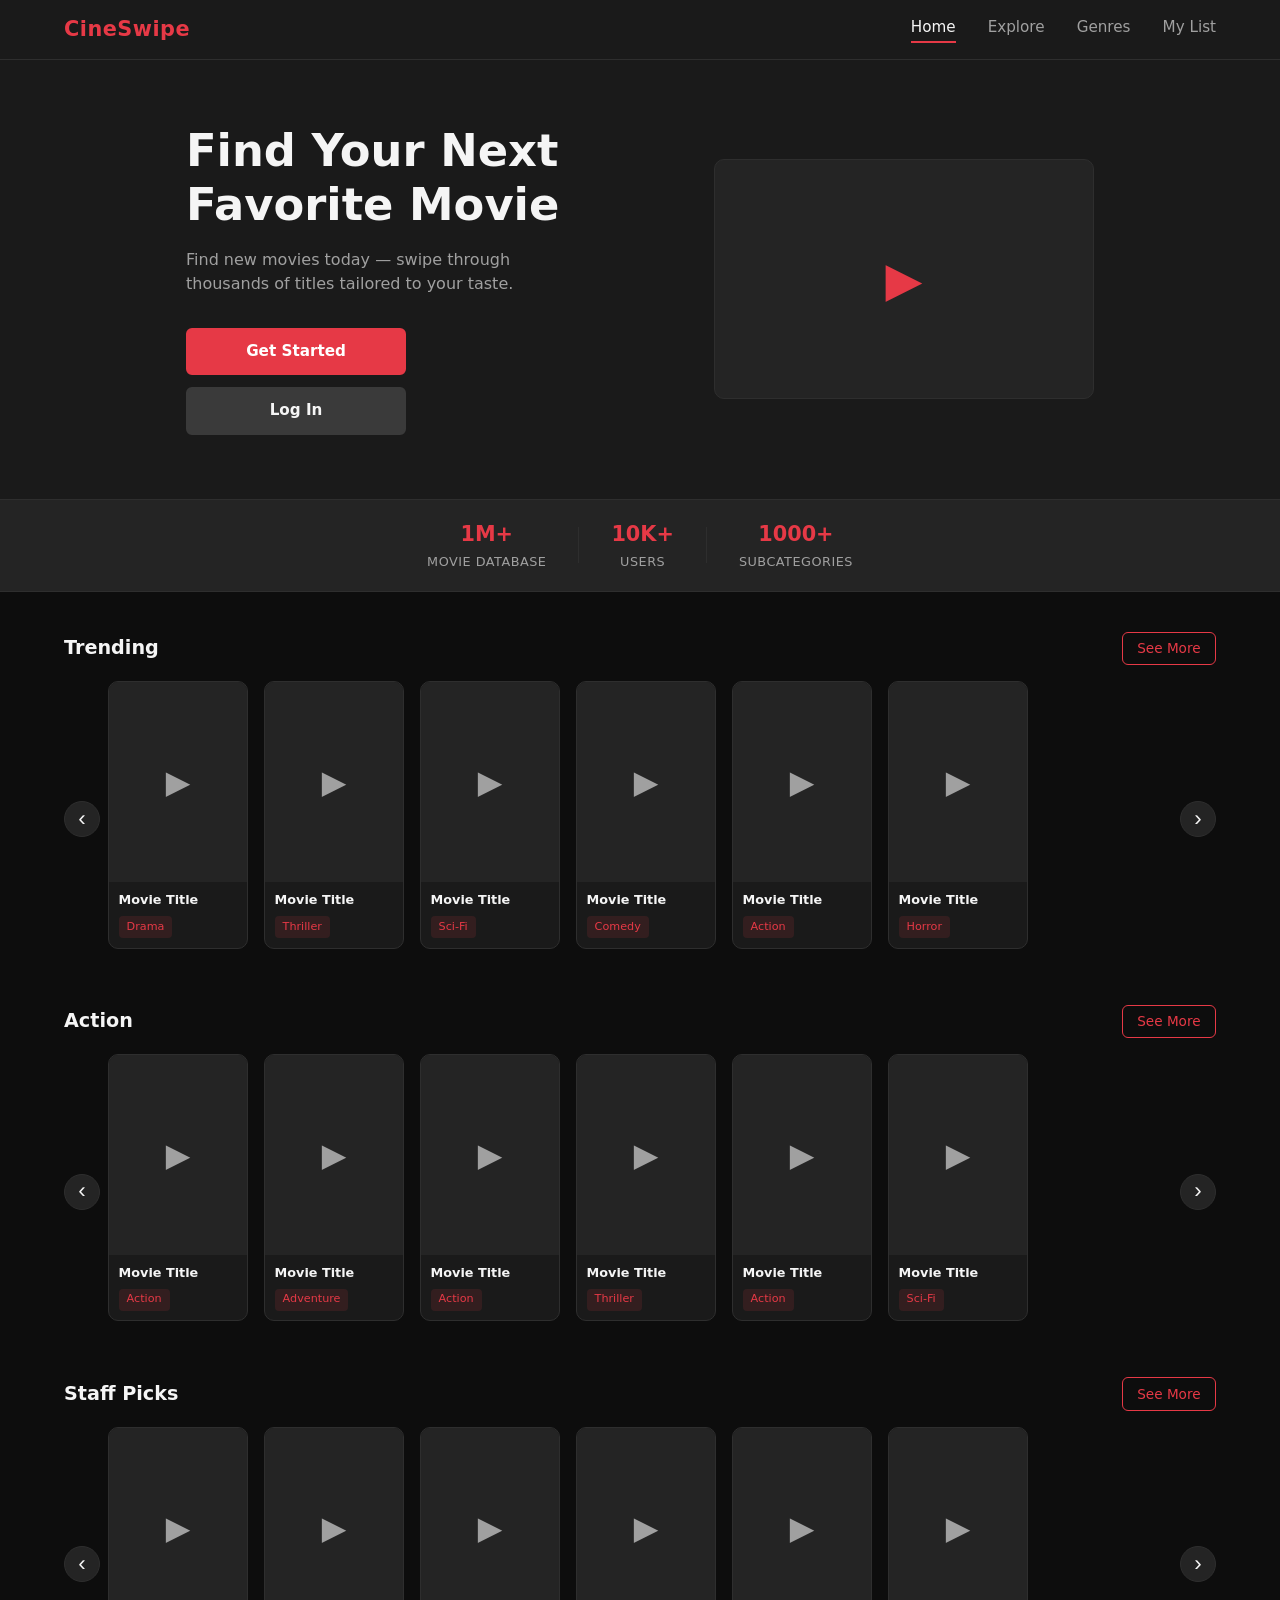
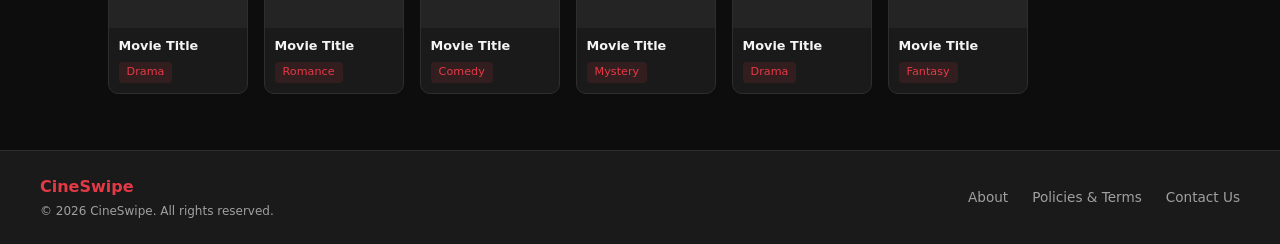
==== index.html @ ed8819b1 "Rename landing.html to index.html for Vercel deployment and update all internal links" ====
<!DOCTYPE html>
<html lang="en">
<head>
  <meta charset="UTF-8" />
  <meta name="viewport" content="width=device-width, initial-scale=1.0" />
  <title>CineSwipe — Find Your Next Favorite Movie</title>
  <link rel="stylesheet" href="css/landing.css" />
</head>
<body>

  <!-- HEADER -->
  <header class="header">
    <div class="header__inner">
      <a href="index.html" class="header__logo">CineSwipe</a>
      <button class="header__hamburger" id="hamburgerBtn" aria-label="Toggle navigation">
        <span></span><span></span><span></span>
      </button>
      <nav class="header__nav" id="mainNav">
        <a href="index.html" class="nav-link active">Home</a>
        <a href="explore.html" class="nav-link">Explore</a>
        <a href="genre.html" class="nav-link">Genres</a>
        <a href="mylist.html" class="nav-link">My List</a>
      </nav>
    </div>
  </header>

  <!-- HERO -->
  <section class="hero">
    <div class="hero__content">
      <h1 class="hero__title">Find Your Next<br />Favorite Movie</h1>
      <p class="hero__desc">Find new movies today — swipe through thousands of titles tailored to your taste.</p>
      <div class="hero__actions">
        <a href="home.html" class="btn btn--primary">Get Started</a>
        <a href="#" class="btn btn--secondary">Log In</a>
      </div>
    </div>
    <div class="hero__image-wrap">
      <img src="img/hero-placeholder.jpg" alt="Movie poster placeholder" class="hero__image" onerror="this.style.display='none'" />
      <div class="hero__image-fallback" aria-hidden="true">
        <span>&#9654;</span>
      </div>
    </div>
  </section>

  <!-- STATS BAR -->
  <div class="stats-bar">
    <div class="stat">
      <span class="stat__number">1M+</span>
      <span class="stat__label">Movie Database</span>
    </div>
    <div class="stat__divider"></div>
    <div class="stat">
      <span class="stat__number">10K+</span>
      <span class="stat__label">Users</span>
    </div>
    <div class="stat__divider"></div>
    <div class="stat">
      <span class="stat__number">1000+</span>
      <span class="stat__label">Subcategories</span>
    </div>
  </div>

  <!-- MAIN CONTENT -->
  <main class="main">

    <!-- TRENDING CAROUSEL -->
    <section class="carousel-section">
      <div class="carousel-section__header">
        <h2 class="carousel-section__title">Trending</h2>
        <a href="#" class="btn btn--see-more">See More</a>
      </div>
      <div class="carousel" id="carouselTrending">
        <button class="carousel__arrow carousel__arrow--left" aria-label="Scroll left">&#8249;</button>
        <div class="carousel__track" id="trackTrending">
          <div class="movie-card">
            <div class="movie-card__poster">
              <img src="img/card-placeholder.jpg" alt="Movie placeholder" onerror="this.style.display='none'" />
            </div>
            <p class="movie-card__title">Movie Title</p>
            <span class="movie-card__tag">Drama</span>
          </div>
          <div class="movie-card">
            <div class="movie-card__poster">
              <img src="img/card-placeholder.jpg" alt="Movie placeholder" onerror="this.style.display='none'" />
            </div>
            <p class="movie-card__title">Movie Title</p>
            <span class="movie-card__tag">Thriller</span>
          </div>
          <div class="movie-card">
            <div class="movie-card__poster">
              <img src="img/card-placeholder.jpg" alt="Movie placeholder" onerror="this.style.display='none'" />
            </div>
            <p class="movie-card__title">Movie Title</p>
            <span class="movie-card__tag">Sci-Fi</span>
          </div>
          <div class="movie-card">
            <div class="movie-card__poster">
              <img src="img/card-placeholder.jpg" alt="Movie placeholder" onerror="this.style.display='none'" />
            </div>
            <p class="movie-card__title">Movie Title</p>
            <span class="movie-card__tag">Comedy</span>
          </div>
          <div class="movie-card">
            <div class="movie-card__poster">
              <img src="img/card-placeholder.jpg" alt="Movie placeholder" onerror="this.style.display='none'" />
            </div>
            <p class="movie-card__title">Movie Title</p>
            <span class="movie-card__tag">Action</span>
          </div>
          <div class="movie-card">
            <div class="movie-card__poster">
              <img src="img/card-placeholder.jpg" alt="Movie placeholder" onerror="this.style.display='none'" />
            </div>
            <p class="movie-card__title">Movie Title</p>
            <span class="movie-card__tag">Horror</span>
          </div>
        </div>
        <button class="carousel__arrow carousel__arrow--right" aria-label="Scroll right">&#8250;</button>
      </div>
    </section>

    <!-- ACTION CAROUSEL -->
    <section class="carousel-section">
      <div class="carousel-section__header">
        <h2 class="carousel-section__title">Action</h2>
        <a href="#" class="btn btn--see-more">See More</a>
      </div>
      <div class="carousel" id="carouselAction">
        <button class="carousel__arrow carousel__arrow--left" aria-label="Scroll left">&#8249;</button>
        <div class="carousel__track" id="trackAction">
          <div class="movie-card">
            <div class="movie-card__poster">
              <img src="img/card-placeholder.jpg" alt="Movie placeholder" onerror="this.style.display='none'" />
            </div>
            <p class="movie-card__title">Movie Title</p>
            <span class="movie-card__tag">Action</span>
          </div>
          <div class="movie-card">
            <div class="movie-card__poster">
              <img src="img/card-placeholder.jpg" alt="Movie placeholder" onerror="this.style.display='none'" />
            </div>
            <p class="movie-card__title">Movie Title</p>
            <span class="movie-card__tag">Adventure</span>
          </div>
          <div class="movie-card">
            <div class="movie-card__poster">
              <img src="img/card-placeholder.jpg" alt="Movie placeholder" onerror="this.style.display='none'" />
            </div>
            <p class="movie-card__title">Movie Title</p>
            <span class="movie-card__tag">Action</span>
          </div>
          <div class="movie-card">
            <div class="movie-card__poster">
              <img src="img/card-placeholder.jpg" alt="Movie placeholder" onerror="this.style.display='none'" />
            </div>
            <p class="movie-card__title">Movie Title</p>
            <span class="movie-card__tag">Thriller</span>
          </div>
          <div class="movie-card">
            <div class="movie-card__poster">
              <img src="img/card-placeholder.jpg" alt="Movie placeholder" onerror="this.style.display='none'" />
            </div>
            <p class="movie-card__title">Movie Title</p>
            <span class="movie-card__tag">Action</span>
          </div>
          <div class="movie-card">
            <div class="movie-card__poster">
              <img src="img/card-placeholder.jpg" alt="Movie placeholder" onerror="this.style.display='none'" />
            </div>
            <p class="movie-card__title">Movie Title</p>
            <span class="movie-card__tag">Sci-Fi</span>
          </div>
        </div>
        <button class="carousel__arrow carousel__arrow--right" aria-label="Scroll right">&#8250;</button>
      </div>
    </section>

    <!-- STAFF PICKS CAROUSEL -->
    <section class="carousel-section">
      <div class="carousel-section__header">
        <h2 class="carousel-section__title">Staff Picks</h2>
        <a href="#" class="btn btn--see-more">See More</a>
      </div>
      <div class="carousel" id="carouselStaff">
        <button class="carousel__arrow carousel__arrow--left" aria-label="Scroll left">&#8249;</button>
        <div class="carousel__track" id="trackStaff">
          <div class="movie-card">
            <div class="movie-card__poster">
              <img src="img/card-placeholder.jpg" alt="Movie placeholder" onerror="this.style.display='none'" />
            </div>
            <p class="movie-card__title">Movie Title</p>
            <span class="movie-card__tag">Drama</span>
          </div>
          <div class="movie-card">
            <div class="movie-card__poster">
              <img src="img/card-placeholder.jpg" alt="Movie placeholder" onerror="this.style.display='none'" />
            </div>
            <p class="movie-card__title">Movie Title</p>
            <span class="movie-card__tag">Romance</span>
          </div>
          <div class="movie-card">
            <div class="movie-card__poster">
              <img src="img/card-placeholder.jpg" alt="Movie placeholder" onerror="this.style.display='none'" />
            </div>
            <p class="movie-card__title">Movie Title</p>
            <span class="movie-card__tag">Comedy</span>
          </div>
          <div class="movie-card">
            <div class="movie-card__poster">
              <img src="img/card-placeholder.jpg" alt="Movie placeholder" onerror="this.style.display='none'" />
            </div>
            <p class="movie-card__title">Movie Title</p>
            <span class="movie-card__tag">Mystery</span>
          </div>
          <div class="movie-card">
            <div class="movie-card__poster">
              <img src="img/card-placeholder.jpg" alt="Movie placeholder" onerror="this.style.display='none'" />
            </div>
            <p class="movie-card__title">Movie Title</p>
            <span class="movie-card__tag">Drama</span>
          </div>
          <div class="movie-card">
            <div class="movie-card__poster">
              <img src="img/card-placeholder.jpg" alt="Movie placeholder" onerror="this.style.display='none'" />
            </div>
            <p class="movie-card__title">Movie Title</p>
            <span class="movie-card__tag">Fantasy</span>
          </div>
        </div>
        <button class="carousel__arrow carousel__arrow--right" aria-label="Scroll right">&#8250;</button>
      </div>
    </section>

  </main>

  <!-- FOOTER -->
  <footer class="footer">
    <div class="footer__inner">
      <div class="footer__brand">
        <span class="footer__logo">CineSwipe</span>
        <span class="footer__copy">&copy; 2026 CineSwipe. All rights reserved.</span>
      </div>
      <nav class="footer__links">
        <a href="#" class="footer__link">About</a>
        <a href="#" class="footer__link">Policies &amp; Terms</a>
        <a href="#" class="footer__link">Contact Us</a>
      </nav>
    </div>
  </footer>

  <script src="js/landing.js"></script>
</body>
</html>
---- css/landing.css ----
/* =====================
   CSS VARIABLES
   ===================== */
:root {
  --color-bg:         #0D0D0D;
  --color-surface:    #1A1A1A;
  --color-surface-2:  #242424;
  --color-accent:     #E63946;
  --color-accent-hover: #C1121F;
  --color-text:       #F5F5F5;
  --color-text-muted: #A0A0A0;
  --color-btn-login:  #3A3A3A;
  --color-border:     #2E2E2E;

  --font-main: 'Segoe UI', system-ui, -apple-system, sans-serif;
  --radius-card: 10px;
  --radius-btn: 6px;
  --header-height: 60px;
}

/* =====================
   RESET & BASE
   ===================== */
*, *::before, *::after {
  box-sizing: border-box;
  margin: 0;
  padding: 0;
}

html {
  scroll-behavior: smooth;
}

body {
  background-color: var(--color-bg);
  color: var(--color-text);
  font-family: var(--font-main);
  font-size: 16px;
  line-height: 1.5;
  min-height: 100vh;
}

a {
  color: inherit;
  text-decoration: none;
}

img {
  display: block;
  max-width: 100%;
}

/* =====================
   HEADER
   ===================== */
.header {
  position: fixed;
  top: 0;
  left: 0;
  right: 0;
  height: var(--header-height);
  background-color: var(--color-surface);
  border-bottom: 1px solid var(--color-border);
  z-index: 100;
}

.header__inner {
  max-width: 1200px;
  margin: 0 auto;
  height: 100%;
  padding: 0 1.5rem;
  display: flex;
  align-items: center;
  justify-content: space-between;
}

.header__logo {
  font-size: 1.3rem;
  font-weight: 700;
  color: var(--color-accent);
  letter-spacing: 0.5px;
}

.header__nav {
  display: flex;
  gap: 2rem;
}

.nav-link {
  font-size: 0.95rem;
  color: var(--color-text-muted);
  transition: color 0.2s;
}

.nav-link:hover,
.nav-link.active {
  color: var(--color-text);
}

.nav-link.active {
  border-bottom: 2px solid var(--color-accent);
  padding-bottom: 2px;
}

/* Hamburger */
.header__hamburger {
  display: none;
  flex-direction: column;
  justify-content: space-between;
  width: 24px;
  height: 18px;
  background: none;
  border: none;
  cursor: pointer;
  padding: 0;
}

.header__hamburger span {
  display: block;
  width: 100%;
  height: 2px;
  background-color: var(--color-text);
  border-radius: 2px;
  transition: transform 0.2s, opacity 0.2s;
}

/* =====================
   HERO
   ===================== */
.hero {
  margin-top: var(--header-height);
  background-color: var(--color-surface);
  padding: 4rem 1.5rem;
  display: flex;
  align-items: center;
  justify-content: center;
  gap: 3rem;
  max-width: 100%;
}

.hero__content {
  max-width: 480px;
  flex: 1;
}

.hero__title {
  font-size: clamp(1.8rem, 4vw, 2.8rem);
  font-weight: 800;
  line-height: 1.2;
  margin-bottom: 1rem;
  color: var(--color-text);
}

.hero__desc {
  font-size: 1rem;
  color: var(--color-text-muted);
  margin-bottom: 2rem;
  max-width: 380px;
}

.hero__actions {
  display: flex;
  flex-direction: column;
  gap: 0.75rem;
  max-width: 220px;
}

.hero__image-wrap {
  flex: 1;
  max-width: 380px;
  min-height: 240px;
  position: relative;
  display: flex;
  align-items: center;
  justify-content: center;
}

.hero__image {
  width: 100%;
  height: 280px;
  object-fit: cover;
  border-radius: var(--radius-card);
  border: 1px solid var(--color-border);
}

.hero__image-fallback {
  position: absolute;
  inset: 0;
  background-color: var(--color-surface-2);
  border-radius: var(--radius-card);
  border: 1px solid var(--color-border);
  display: flex;
  align-items: center;
  justify-content: center;
  font-size: 3rem;
  color: var(--color-accent);
}

/* =====================
   BUTTONS
   ===================== */
.btn {
  display: inline-block;
  padding: 0.65rem 1.4rem;
  border-radius: var(--radius-btn);
  font-size: 0.95rem;
  font-weight: 600;
  cursor: pointer;
  transition: background-color 0.2s, color 0.2s, border-color 0.2s;
  text-align: center;
  border: 2px solid transparent;
}

.btn--primary {
  background-color: var(--color-accent);
  color: #fff;
  border-color: var(--color-accent);
}

.btn--primary:hover {
  background-color: var(--color-accent-hover);
  border-color: var(--color-accent-hover);
}

.btn--secondary {
  background-color: var(--color-btn-login);
  color: var(--color-text);
  border-color: var(--color-btn-login);
}

.btn--secondary:hover {
  background-color: #4a4a4a;
  border-color: #4a4a4a;
}

.btn--see-more {
  font-size: 0.85rem;
  font-weight: 500;
  color: var(--color-accent);
  border: 1px solid var(--color-accent);
  padding: 0.35rem 0.9rem;
  border-radius: var(--radius-btn);
}

.btn--see-more:hover {
  background-color: var(--color-accent);
  color: #fff;
}

/* =====================
   STATS BAR
   ===================== */
.stats-bar {
  background-color: var(--color-surface-2);
  border-top: 1px solid var(--color-border);
  border-bottom: 1px solid var(--color-border);
  padding: 1.2rem 1.5rem;
  display: flex;
  align-items: center;
  justify-content: center;
  gap: 2rem;
  flex-wrap: wrap;
}

.stat {
  display: flex;
  flex-direction: column;
  align-items: center;
  gap: 0.15rem;
}

.stat__number {
  font-size: 1.3rem;
  font-weight: 700;
  color: var(--color-accent);
}

.stat__label {
  font-size: 0.8rem;
  color: var(--color-text-muted);
  text-transform: uppercase;
  letter-spacing: 0.5px;
}

.stat__divider {
  width: 1px;
  height: 36px;
  background-color: var(--color-border);
}

/* =====================
   MAIN / CAROUSELS
   ===================== */
.main {
  max-width: 1200px;
  margin: 0 auto;
  padding: 2.5rem 1.5rem 3rem;
  display: flex;
  flex-direction: column;
  gap: 3rem;
}

.carousel-section__header {
  display: flex;
  align-items: center;
  justify-content: space-between;
  margin-bottom: 1rem;
}

.carousel-section__title {
  font-size: 1.2rem;
  font-weight: 700;
  color: var(--color-text);
}

.carousel {
  position: relative;
  display: flex;
  align-items: center;
  gap: 0.5rem;
}

.carousel__track {
  display: flex;
  gap: 1rem;
  overflow-x: auto;
  scroll-behavior: smooth;
  padding-bottom: 0.5rem;
  flex: 1;

  /* Hide scrollbar visually */
  scrollbar-width: none;
  -ms-overflow-style: none;
}

.carousel__track::-webkit-scrollbar {
  display: none;
}

.carousel__arrow {
  flex-shrink: 0;
  background-color: var(--color-surface-2);
  border: 1px solid var(--color-border);
  color: var(--color-text);
  width: 36px;
  height: 36px;
  border-radius: 50%;
  font-size: 1.4rem;
  line-height: 1;
  cursor: pointer;
  display: flex;
  align-items: center;
  justify-content: center;
  transition: background-color 0.2s;
  z-index: 1;
}

.carousel__arrow:hover {
  background-color: var(--color-accent);
  border-color: var(--color-accent);
}

/* =====================
   MOVIE CARD
   ===================== */
.movie-card {
  flex-shrink: 0;
  width: 140px;
  background-color: var(--color-surface);
  border: 1px solid var(--color-border);
  border-radius: var(--radius-card);
  overflow: hidden;
  transition: transform 0.2s, border-color 0.2s;
  cursor: pointer;
}

.movie-card:hover {
  transform: translateY(-4px);
  border-color: var(--color-accent);
}

.movie-card__poster {
  width: 100%;
  height: 200px;
  background-color: var(--color-surface-2);
  display: flex;
  align-items: center;
  justify-content: center;
  font-size: 2rem;
  color: var(--color-text-muted);
  overflow: hidden;
}

.movie-card__poster img {
  width: 100%;
  height: 100%;
  object-fit: cover;
}

.movie-card__poster::after {
  content: '▶';
}

.movie-card__title {
  font-size: 0.8rem;
  font-weight: 600;
  color: var(--color-text);
  padding: 0.5rem 0.6rem 0.2rem;
  white-space: nowrap;
  overflow: hidden;
  text-overflow: ellipsis;
}

.movie-card__tag {
  display: inline-block;
  font-size: 0.7rem;
  color: var(--color-accent);
  background-color: rgba(230, 57, 70, 0.12);
  padding: 0.15rem 0.5rem;
  border-radius: 4px;
  margin: 0 0.6rem 0.6rem;
}

/* =====================
   FOOTER
   ===================== */
.footer {
  background-color: var(--color-surface);
  border-top: 1px solid var(--color-border);
  padding: 1.5rem;
}

.footer__inner {
  max-width: 1200px;
  margin: 0 auto;
  display: flex;
  align-items: center;
  justify-content: space-between;
  flex-wrap: wrap;
  gap: 1rem;
}

.footer__brand {
  display: flex;
  flex-direction: column;
  gap: 0.2rem;
}

.footer__logo {
  font-size: 1rem;
  font-weight: 700;
  color: var(--color-accent);
}

.footer__copy {
  font-size: 0.75rem;
  color: var(--color-text-muted);
}

.footer__links {
  display: flex;
  gap: 1.5rem;
}

.footer__link {
  font-size: 0.85rem;
  color: var(--color-text-muted);
  transition: color 0.2s;
}

.footer__link:hover {
  color: var(--color-text);
}

/* =====================
   RESPONSIVE — MOBILE
   ===================== */
@media (max-width: 768px) {

  /* Header */
  .header__hamburger {
    display: flex;
  }

  .header__nav {
    display: none;
    position: absolute;
    top: var(--header-height);
    left: 0;
    right: 0;
    flex-direction: column;
    background-color: var(--color-surface);
    border-bottom: 1px solid var(--color-border);
    padding: 1rem 1.5rem;
    gap: 1rem;
  }

  .header__nav.open {
    display: flex;
  }

  /* Hero */
  .hero {
    flex-direction: column;
    text-align: center;
    padding: 2.5rem 1.25rem;
    gap: 2rem;
  }

  .hero__desc {
    max-width: 100%;
  }

  .hero__actions {
    max-width: 100%;
    flex-direction: row;
    justify-content: center;
  }

  .hero__image-wrap {
    max-width: 100%;
    width: 100%;
  }

  /* Stats */
  .stat__divider {
    display: none;
  }

  .stats-bar {
    gap: 1.5rem;
  }

  /* Carousel arrows hidden on mobile (swipe instead) */
  .carousel__arrow {
    display: none;
  }

  /* Footer */
  .footer__inner {
    flex-direction: column;
    align-items: flex-start;
  }
}
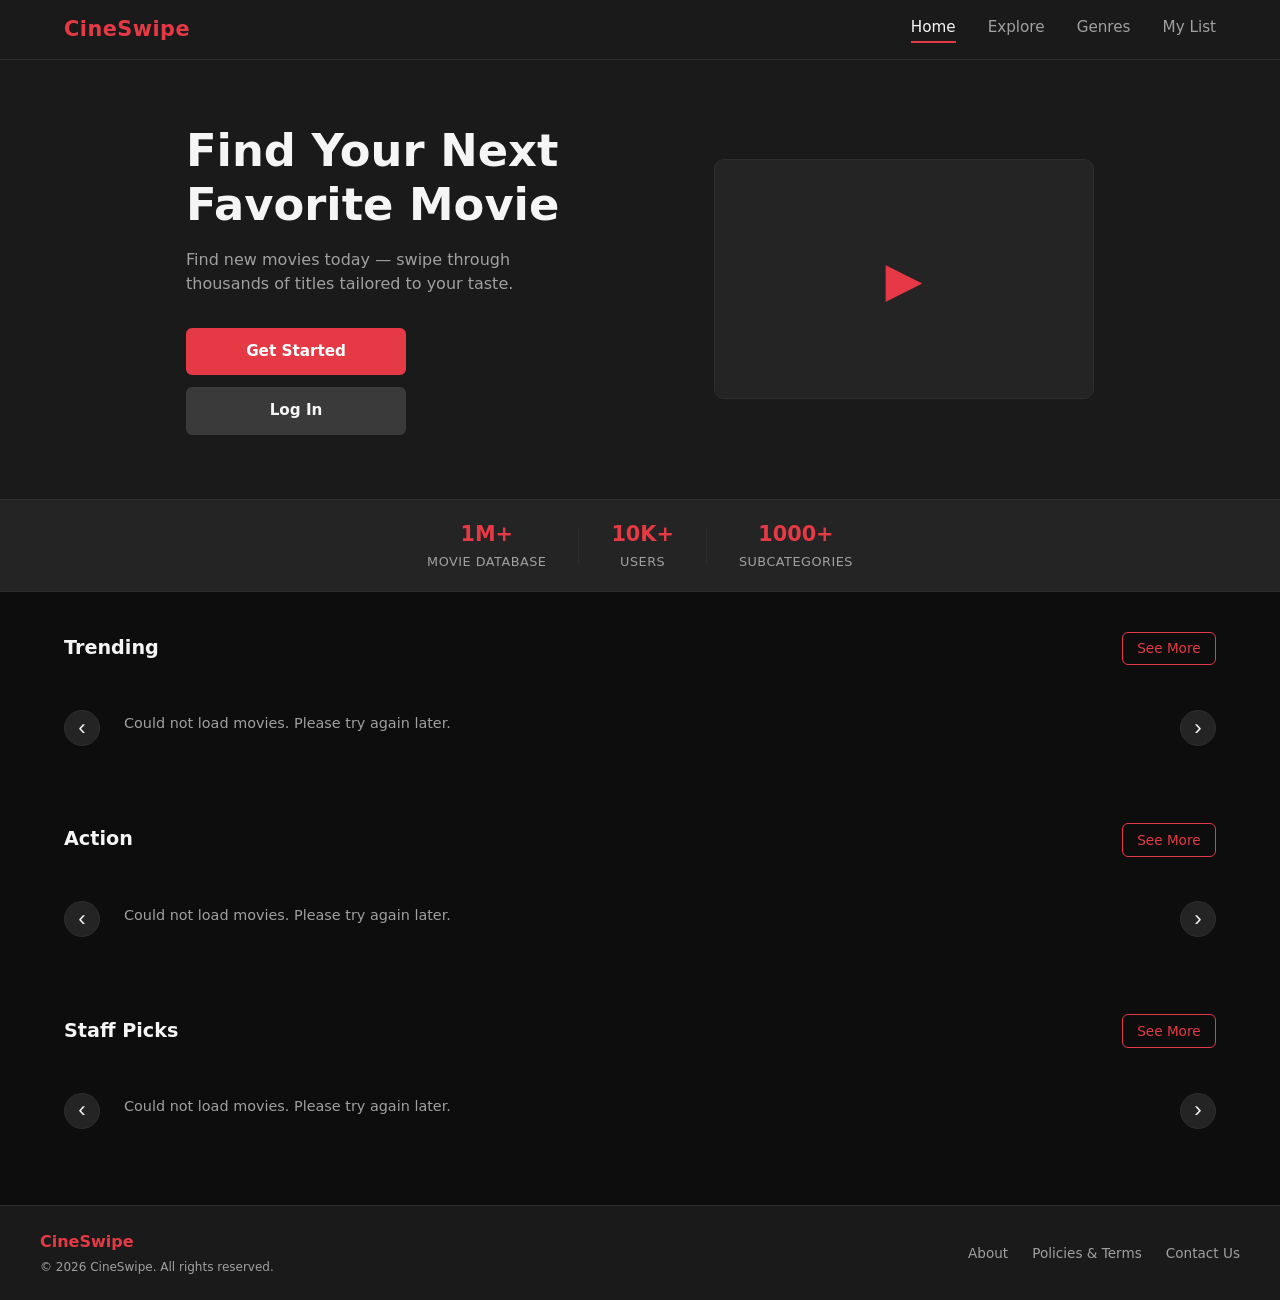
==== commit 48188715: "Integrate Free Movie DB API into homepage carousels - Add js/api.js data module (searchMovies, norma" ====
--- a/index.html
+++ b/index.html
@@ -71,50 +71,7 @@
       </div>
       <div class="carousel" id="carouselTrending">
         <button class="carousel__arrow carousel__arrow--left" aria-label="Scroll left">&#8249;</button>
-        <div class="carousel__track" id="trackTrending">
-          <div class="movie-card">
-            <div class="movie-card__poster">
-              <img src="img/card-placeholder.jpg" alt="Movie placeholder" onerror="this.style.display='none'" />
-            </div>
-            <p class="movie-card__title">Movie Title</p>
-            <span class="movie-card__tag">Drama</span>
-          </div>
-          <div class="movie-card">
-            <div class="movie-card__poster">
-              <img src="img/card-placeholder.jpg" alt="Movie placeholder" onerror="this.style.display='none'" />
-            </div>
-            <p class="movie-card__title">Movie Title</p>
-            <span class="movie-card__tag">Thriller</span>
-          </div>
-          <div class="movie-card">
-            <div class="movie-card__poster">
-              <img src="img/card-placeholder.jpg" alt="Movie placeholder" onerror="this.style.display='none'" />
-            </div>
-            <p class="movie-card__title">Movie Title</p>
-            <span class="movie-card__tag">Sci-Fi</span>
-          </div>
-          <div class="movie-card">
-            <div class="movie-card__poster">
-              <img src="img/card-placeholder.jpg" alt="Movie placeholder" onerror="this.style.display='none'" />
-            </div>
-            <p class="movie-card__title">Movie Title</p>
-            <span class="movie-card__tag">Comedy</span>
-          </div>
-          <div class="movie-card">
-            <div class="movie-card__poster">
-              <img src="img/card-placeholder.jpg" alt="Movie placeholder" onerror="this.style.display='none'" />
-            </div>
-            <p class="movie-card__title">Movie Title</p>
-            <span class="movie-card__tag">Action</span>
-          </div>
-          <div class="movie-card">
-            <div class="movie-card__poster">
-              <img src="img/card-placeholder.jpg" alt="Movie placeholder" onerror="this.style.display='none'" />
-            </div>
-            <p class="movie-card__title">Movie Title</p>
-            <span class="movie-card__tag">Horror</span>
-          </div>
-        </div>
+        <div class="carousel__track" id="trackTrending"></div>
         <button class="carousel__arrow carousel__arrow--right" aria-label="Scroll right">&#8250;</button>
       </div>
     </section>
@@ -127,50 +84,7 @@
       </div>
       <div class="carousel" id="carouselAction">
         <button class="carousel__arrow carousel__arrow--left" aria-label="Scroll left">&#8249;</button>
-        <div class="carousel__track" id="trackAction">
-          <div class="movie-card">
-            <div class="movie-card__poster">
-              <img src="img/card-placeholder.jpg" alt="Movie placeholder" onerror="this.style.display='none'" />
-            </div>
-            <p class="movie-card__title">Movie Title</p>
-            <span class="movie-card__tag">Action</span>
-          </div>
-          <div class="movie-card">
-            <div class="movie-card__poster">
-              <img src="img/card-placeholder.jpg" alt="Movie placeholder" onerror="this.style.display='none'" />
-            </div>
-            <p class="movie-card__title">Movie Title</p>
-            <span class="movie-card__tag">Adventure</span>
-          </div>
-          <div class="movie-card">
-            <div class="movie-card__poster">
-              <img src="img/card-placeholder.jpg" alt="Movie placeholder" onerror="this.style.display='none'" />
-            </div>
-            <p class="movie-card__title">Movie Title</p>
-            <span class="movie-card__tag">Action</span>
-          </div>
-          <div class="movie-card">
-            <div class="movie-card__poster">
-              <img src="img/card-placeholder.jpg" alt="Movie placeholder" onerror="this.style.display='none'" />
-            </div>
-            <p class="movie-card__title">Movie Title</p>
-            <span class="movie-card__tag">Thriller</span>
-          </div>
-          <div class="movie-card">
-            <div class="movie-card__poster">
-              <img src="img/card-placeholder.jpg" alt="Movie placeholder" onerror="this.style.display='none'" />
-            </div>
-            <p class="movie-card__title">Movie Title</p>
-            <span class="movie-card__tag">Action</span>
-          </div>
-          <div class="movie-card">
-            <div class="movie-card__poster">
-              <img src="img/card-placeholder.jpg" alt="Movie placeholder" onerror="this.style.display='none'" />
-            </div>
-            <p class="movie-card__title">Movie Title</p>
-            <span class="movie-card__tag">Sci-Fi</span>
-          </div>
-        </div>
+        <div class="carousel__track" id="trackAction"></div>
         <button class="carousel__arrow carousel__arrow--right" aria-label="Scroll right">&#8250;</button>
       </div>
     </section>
@@ -183,50 +97,7 @@
       </div>
       <div class="carousel" id="carouselStaff">
         <button class="carousel__arrow carousel__arrow--left" aria-label="Scroll left">&#8249;</button>
-        <div class="carousel__track" id="trackStaff">
-          <div class="movie-card">
-            <div class="movie-card__poster">
-              <img src="img/card-placeholder.jpg" alt="Movie placeholder" onerror="this.style.display='none'" />
-            </div>
-            <p class="movie-card__title">Movie Title</p>
-            <span class="movie-card__tag">Drama</span>
-          </div>
-          <div class="movie-card">
-            <div class="movie-card__poster">
-              <img src="img/card-placeholder.jpg" alt="Movie placeholder" onerror="this.style.display='none'" />
-            </div>
-            <p class="movie-card__title">Movie Title</p>
-            <span class="movie-card__tag">Romance</span>
-          </div>
-          <div class="movie-card">
-            <div class="movie-card__poster">
-              <img src="img/card-placeholder.jpg" alt="Movie placeholder" onerror="this.style.display='none'" />
-            </div>
-            <p class="movie-card__title">Movie Title</p>
-            <span class="movie-card__tag">Comedy</span>
-          </div>
-          <div class="movie-card">
-            <div class="movie-card__poster">
-              <img src="img/card-placeholder.jpg" alt="Movie placeholder" onerror="this.style.display='none'" />
-            </div>
-            <p class="movie-card__title">Movie Title</p>
-            <span class="movie-card__tag">Mystery</span>
-          </div>
-          <div class="movie-card">
-            <div class="movie-card__poster">
-              <img src="img/card-placeholder.jpg" alt="Movie placeholder" onerror="this.style.display='none'" />
-            </div>
-            <p class="movie-card__title">Movie Title</p>
-            <span class="movie-card__tag">Drama</span>
-          </div>
-          <div class="movie-card">
-            <div class="movie-card__poster">
-              <img src="img/card-placeholder.jpg" alt="Movie placeholder" onerror="this.style.display='none'" />
-            </div>
-            <p class="movie-card__title">Movie Title</p>
-            <span class="movie-card__tag">Fantasy</span>
-          </div>
-        </div>
+        <div class="carousel__track" id="trackStaff"></div>
         <button class="carousel__arrow carousel__arrow--right" aria-label="Scroll right">&#8250;</button>
       </div>
     </section>
@@ -248,6 +119,7 @@
     </div>
   </footer>
 
+  <script src="js/api.js"></script>
   <script src="js/landing.js"></script>
 </body>
 </html>
--- a/css/landing.css
+++ b/css/landing.css
@@ -542,3 +542,49 @@
     align-items: flex-start;
   }
 }
+
+/* =====================
+   SKELETON LOADING
+   ===================== */
+@keyframes shimmer {
+  0%   { background-position: -400px 0; }
+  100% { background-position:  400px 0; }
+}
+
+.movie-card--skeleton {
+  pointer-events: none;
+}
+
+.movie-card__poster--skeleton,
+.movie-card__title--skeleton,
+.movie-card__tag--skeleton {
+  background: linear-gradient(90deg, #1a1a1a 25%, #2a2a2a 50%, #1a1a1a 75%);
+  background-size: 800px 100%;
+  animation: shimmer 1.4s infinite linear;
+  border-radius: 4px;
+}
+
+.movie-card__poster--skeleton {
+  width: 100%;
+  aspect-ratio: 2/3;
+}
+
+.movie-card__title--skeleton {
+  height: 1em;
+  width: 80%;
+  margin: 0.5rem 0;
+}
+
+.movie-card__tag--skeleton {
+  display: inline-block;
+  height: 1.2em;
+  width: 4rem;
+  border-radius: 999px;
+}
+
+/* Empty / error state */
+.carousel__empty {
+  color: var(--color-text-muted);
+  padding: 2rem 1rem;
+  font-size: 0.9rem;
+}
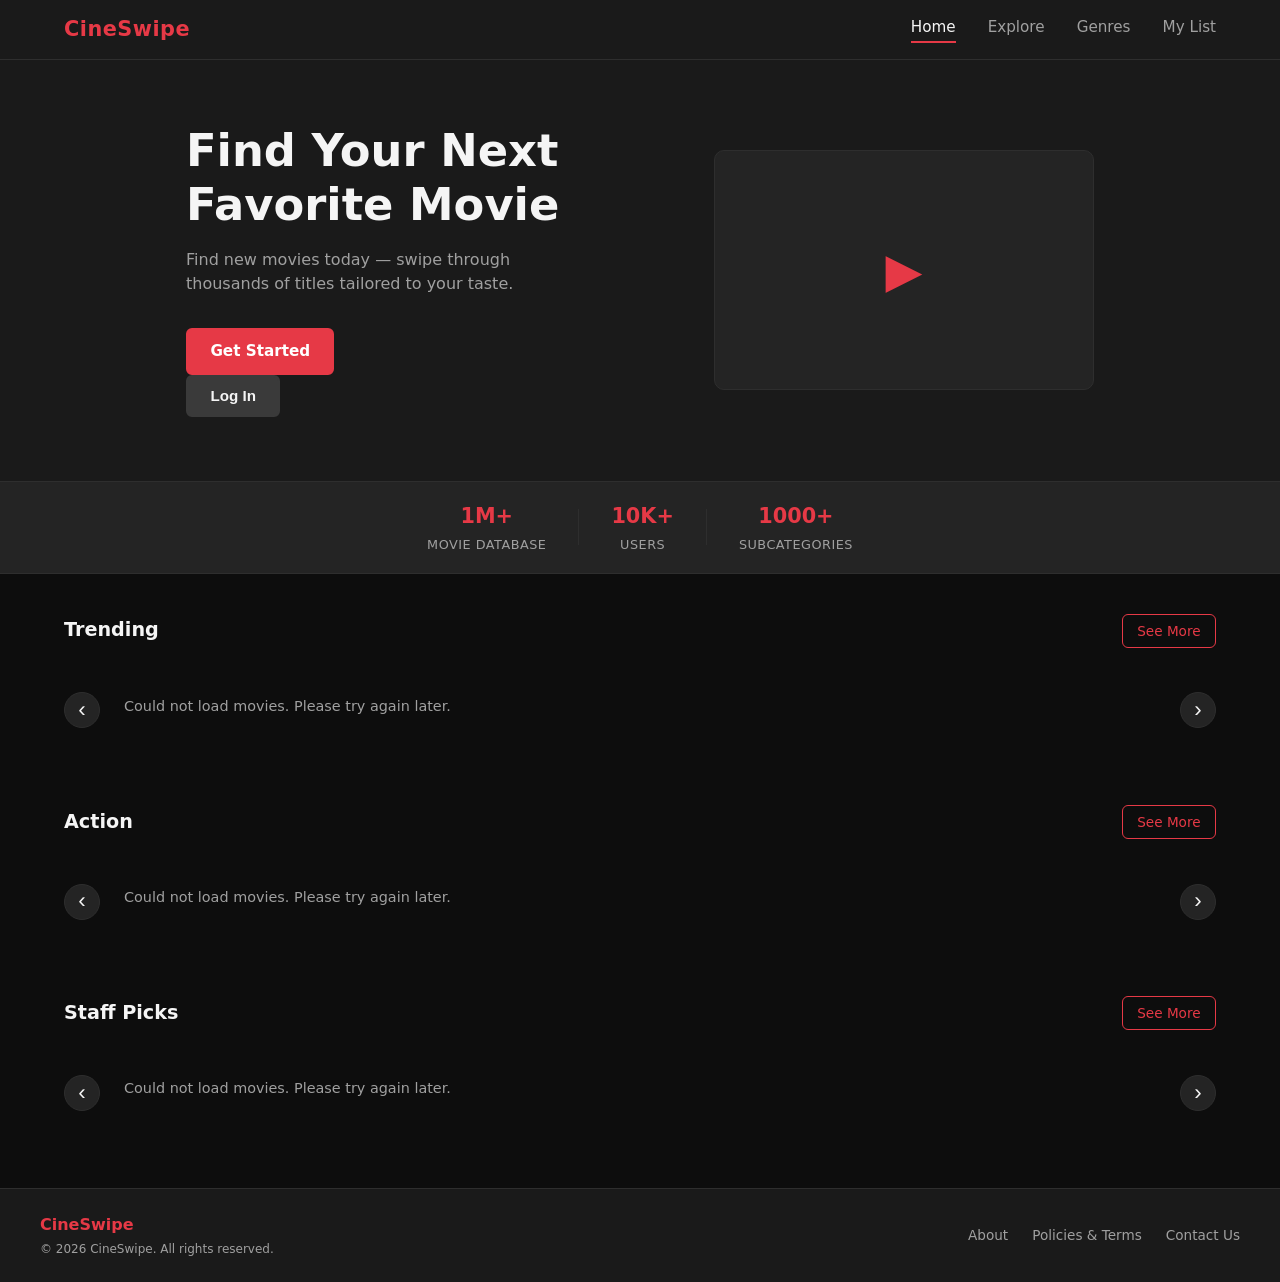
==== commit 5de784fd: "Add Firebase Auth login/signup to hero section" ====
--- a/index.html
+++ b/index.html
@@ -30,8 +30,34 @@
       <h1 class="hero__title">Find Your Next<br />Favorite Movie</h1>
       <p class="hero__desc">Find new movies today — swipe through thousands of titles tailored to your taste.</p>
       <div class="hero__actions">
-        <a href="home.html" class="btn btn--primary">Get Started</a>
-        <a href="#" class="btn btn--secondary">Log In</a>
+
+        <!-- State: logged out -->
+        <div id="heroLoggedOut">
+          <a href="explore.html" class="btn btn--primary">Get Started</a>
+          <button class="btn btn--secondary" id="heroLoginBtn">Log In</button>
+        </div>
+
+        <!-- State: login / sign-up form (hidden initially) -->
+        <div id="heroLoginForm" hidden>
+          <div class="hero-auth">
+            <input type="text"     id="authUsername" class="hero-auth__input" placeholder="Username" autocomplete="username" />
+            <input type="password" id="authPassword" class="hero-auth__input" placeholder="Password" autocomplete="current-password" />
+            <p class="hero-auth__error" id="authError" hidden></p>
+            <div class="hero-auth__btns">
+              <button class="btn btn--primary"   id="authSignInBtn">Sign In</button>
+              <button class="btn btn--secondary" id="authSignUpBtn">Sign Up</button>
+            </div>
+            <button class="hero-auth__cancel" id="authCancelBtn">Cancel</button>
+          </div>
+        </div>
+
+        <!-- State: logged in (hidden initially) -->
+        <div id="heroLoggedIn" hidden>
+          <p class="hero-auth__welcome" id="heroWelcome"></p>
+          <a href="explore.html" class="btn btn--primary">Get Started</a>
+          <button class="btn btn--secondary" id="heroLogoutBtn">Log Out</button>
+        </div>
+
       </div>
     </div>
     <div class="hero__image-wrap">
@@ -119,7 +145,12 @@
     </div>
   </footer>
 
+  <!-- Firebase compat SDK (plain scripts, no ES modules needed) -->
+  <script src="https://www.gstatic.com/firebasejs/9.23.0/firebase-app-compat.js"></script>
+  <script src="https://www.gstatic.com/firebasejs/9.23.0/firebase-auth-compat.js"></script>
+
   <script src="js/api.js"></script>
+  <script src="js/auth.js"></script>
   <script src="js/landing.js"></script>
 </body>
 </html>
--- a/css/landing.css
+++ b/css/landing.css
@@ -165,6 +165,76 @@
   max-width: 220px;
 }
 
+/* Ensure hidden attribute always wins */
+[hidden] { display: none !important; }
+
+/* ── Hero auth form ── */
+.hero-auth {
+  display: flex;
+  flex-direction: column;
+  gap: 0.6rem;
+  width: 240px;
+}
+
+.hero-auth__input {
+  background: var(--color-surface-2, #242424);
+  border: 1px solid var(--color-border);
+  border-radius: var(--radius-btn);
+  color: var(--color-text);
+  font-family: var(--font-main);
+  font-size: 0.9rem;
+  padding: 0.55rem 0.8rem;
+  width: 100%;
+  transition: border-color 0.2s;
+}
+
+.hero-auth__input:focus {
+  outline: none;
+  border-color: var(--color-accent);
+}
+
+.hero-auth__input::placeholder {
+  color: var(--color-text-muted);
+}
+
+.hero-auth__error {
+  font-size: 0.8rem;
+  color: var(--color-accent);
+  margin: 0;
+}
+
+.hero-auth__btns {
+  display: flex;
+  gap: 0.5rem;
+}
+
+.hero-auth__btns .btn {
+  flex: 1;
+}
+
+.hero-auth__cancel {
+  background: none;
+  border: none;
+  color: var(--color-text-muted);
+  font-size: 0.8rem;
+  font-family: var(--font-main);
+  cursor: pointer;
+  text-align: left;
+  padding: 0;
+  transition: color 0.2s;
+}
+
+.hero-auth__cancel:hover {
+  color: var(--color-text);
+}
+
+.hero-auth__welcome {
+  font-size: 1rem;
+  font-weight: 600;
+  color: var(--color-text);
+  margin-bottom: 0.25rem;
+}
+
 .hero__image-wrap {
   flex: 1;
   max-width: 380px;
